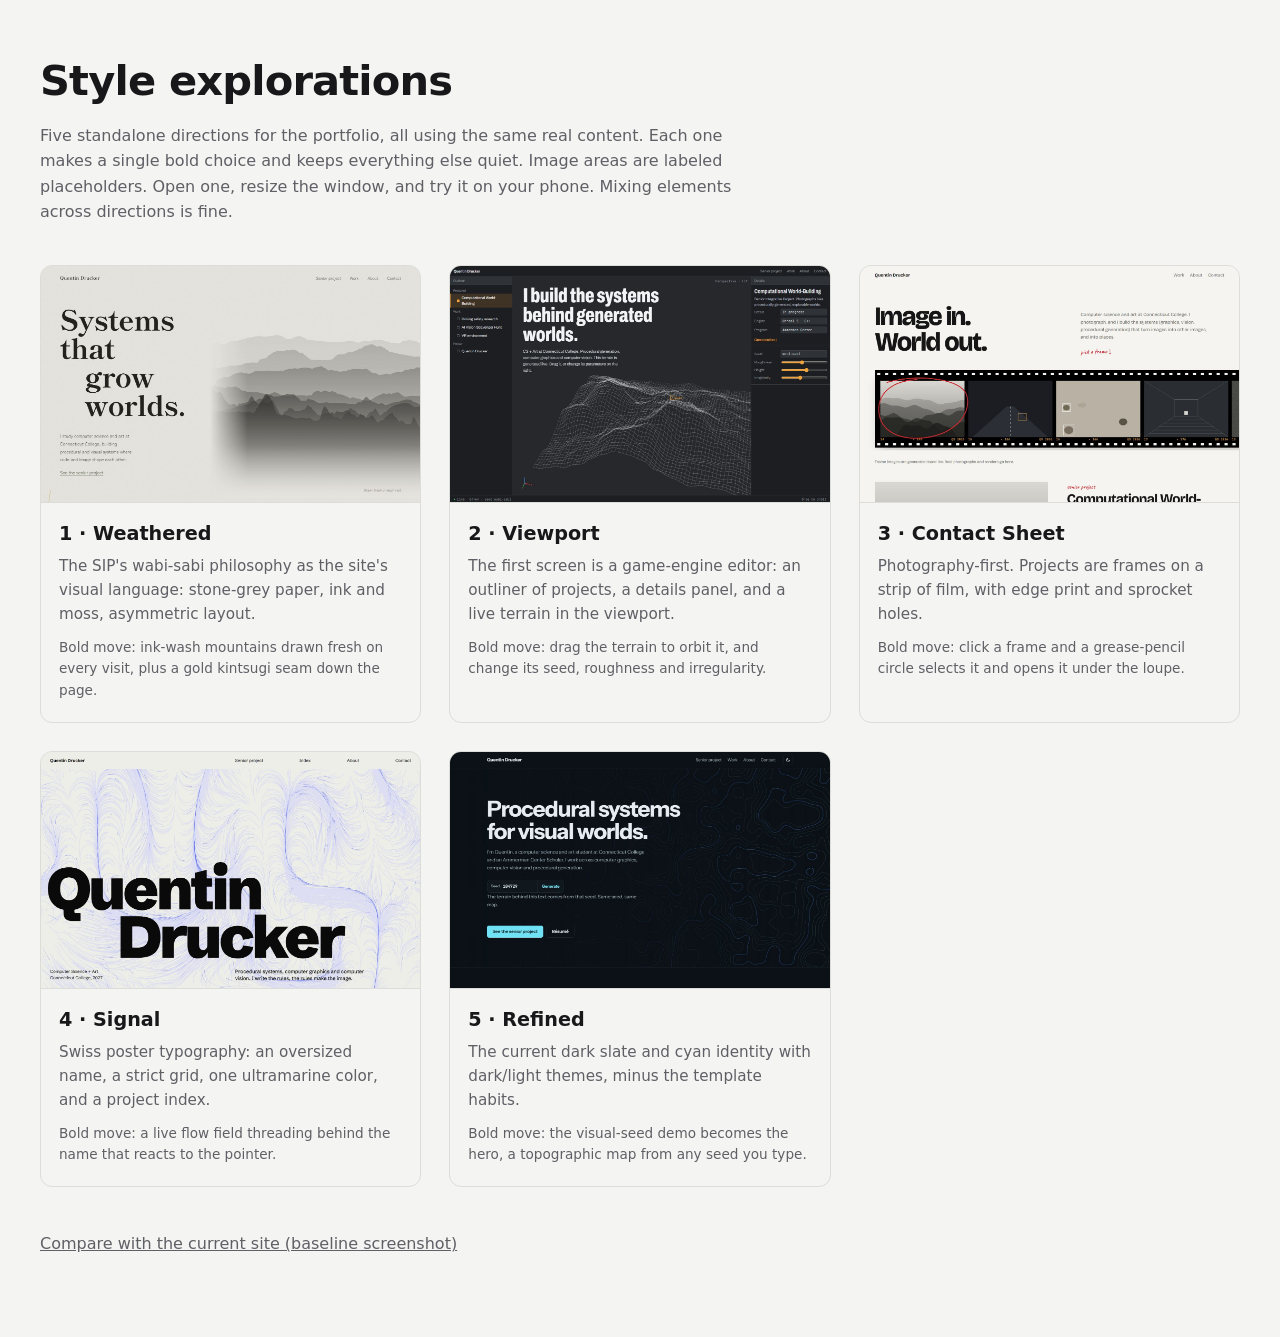
==== explorations/index.html @ 5211ef88 "Add five standalone style explorations with gallery Weathered, Viewport, Contact Sheet, Signal and R" ====
<!DOCTYPE html>
<!--
  Gallery of standalone style explorations. Each linked file is self-contained
  (inline CSS/JS) and shares no code with the live site.
  Preview images are regenerated with docs tooling; see README.md here.
-->
<html lang="en">
<head>
<meta charset="UTF-8" />
<meta name="viewport" content="width=device-width, initial-scale=1" />
<title>Style explorations — Quentin Drucker</title>
<style>
  :root { --bg: #f4f4f2; --text: #18181a; --soft: #5f5f66; --line: #dcdcd8; color-scheme: light; }
  @media (prefers-color-scheme: dark) { :root { --bg: #151517; --text: #ececee; --soft: #9a9aa2; --line: #2c2c30; color-scheme: dark; } }
  * { box-sizing: border-box; }
  body { margin: 0; background: var(--bg); color: var(--text); font: 16px/1.6 system-ui, -apple-system, "Segoe UI", sans-serif; }
  main { width: min(1200px, calc(100% - 32px)); margin: 0 auto; padding: 48px 0 80px; }
  h1 { font-size: clamp(1.8rem, 4vw, 2.6rem); letter-spacing: -.02em; margin: 0 0 8px; }
  .intro { color: var(--soft); max-width: 70ch; margin: 0 0 40px; }
  .grid { display: grid; grid-template-columns: repeat(auto-fill, minmax(340px, 1fr)); gap: 28px; }
  a.card { display: block; color: inherit; text-decoration: none; border: 1px solid var(--line); border-radius: 12px; overflow: hidden; }
  a.card:hover { border-color: var(--soft); }
  a.card:focus-visible { outline: 3px solid #2f62c9; outline-offset: 3px; }
  .card img { display: block; width: 100%; aspect-ratio: 16 / 10; object-fit: cover; object-position: top; border-bottom: 1px solid var(--line); background: var(--line); }
  .card div { padding: 16px 18px 20px; }
  .card h2 { margin: 0 0 4px; font-size: 1.2rem; }
  .card p { margin: 0; color: var(--soft); font-size: .95rem; }
  .card .k { display: block; margin-top: 10px; font-size: .85rem; color: var(--soft); }
  .back { display: inline-block; margin-top: 44px; color: var(--soft); }
</style>
</head>
<body>
<main>
  <h1>Style explorations</h1>
  <p class="intro">Five standalone directions for the portfolio, all using the same real content. Each one makes a single bold choice and keeps everything else quiet. Image areas are labeled placeholders. Open one, resize the window, and try it on your phone. Mixing elements across directions is fine.</p>
  <div class="grid">
    <a class="card" href="01-weathered.html"><img src="previews/01-weathered.jpg" alt="Preview of Weathered" loading="lazy" /><div><h2>1 · Weathered</h2><p>The SIP's wabi-sabi philosophy as the site's visual language: stone-grey paper, ink and moss, asymmetric layout.</p><span class="k">Bold move: ink-wash mountains drawn fresh on every visit, plus a gold kintsugi seam down the page.</span></div></a>
    <a class="card" href="02-viewport.html"><img src="previews/02-viewport.jpg" alt="Preview of Viewport" loading="lazy" /><div><h2>2 · Viewport</h2><p>The first screen is a game-engine editor: an outliner of projects, a details panel, and a live terrain in the viewport.</p><span class="k">Bold move: drag the terrain to orbit it, and change its seed, roughness and irregularity.</span></div></a>
    <a class="card" href="03-contact-sheet.html"><img src="previews/03-contact-sheet.jpg" alt="Preview of Contact Sheet" loading="lazy" /><div><h2>3 · Contact Sheet</h2><p>Photography-first. Projects are frames on a strip of film, with edge print and sprocket holes.</p><span class="k">Bold move: click a frame and a grease-pencil circle selects it and opens it under the loupe.</span></div></a>
    <a class="card" href="04-signal.html"><img src="previews/04-signal.jpg" alt="Preview of Signal" loading="lazy" /><div><h2>4 · Signal</h2><p>Swiss poster typography: an oversized name, a strict grid, one ultramarine color, and a project index.</p><span class="k">Bold move: a live flow field threading behind the name that reacts to the pointer.</span></div></a>
    <a class="card" href="05-refined.html"><img src="previews/05-refined.jpg" alt="Preview of Refined" loading="lazy" /><div><h2>5 · Refined</h2><p>The current dark slate and cyan identity with dark/light themes, minus the template habits.</p><span class="k">Bold move: the visual-seed demo becomes the hero, a topographic map from any seed you type.</span></div></a>
  </div>
  <a class="back" href="../docs/baseline-2026-10-03/dark-laptop-fold.png">Compare with the current site (baseline screenshot)</a>
</main>
</body>
</html>
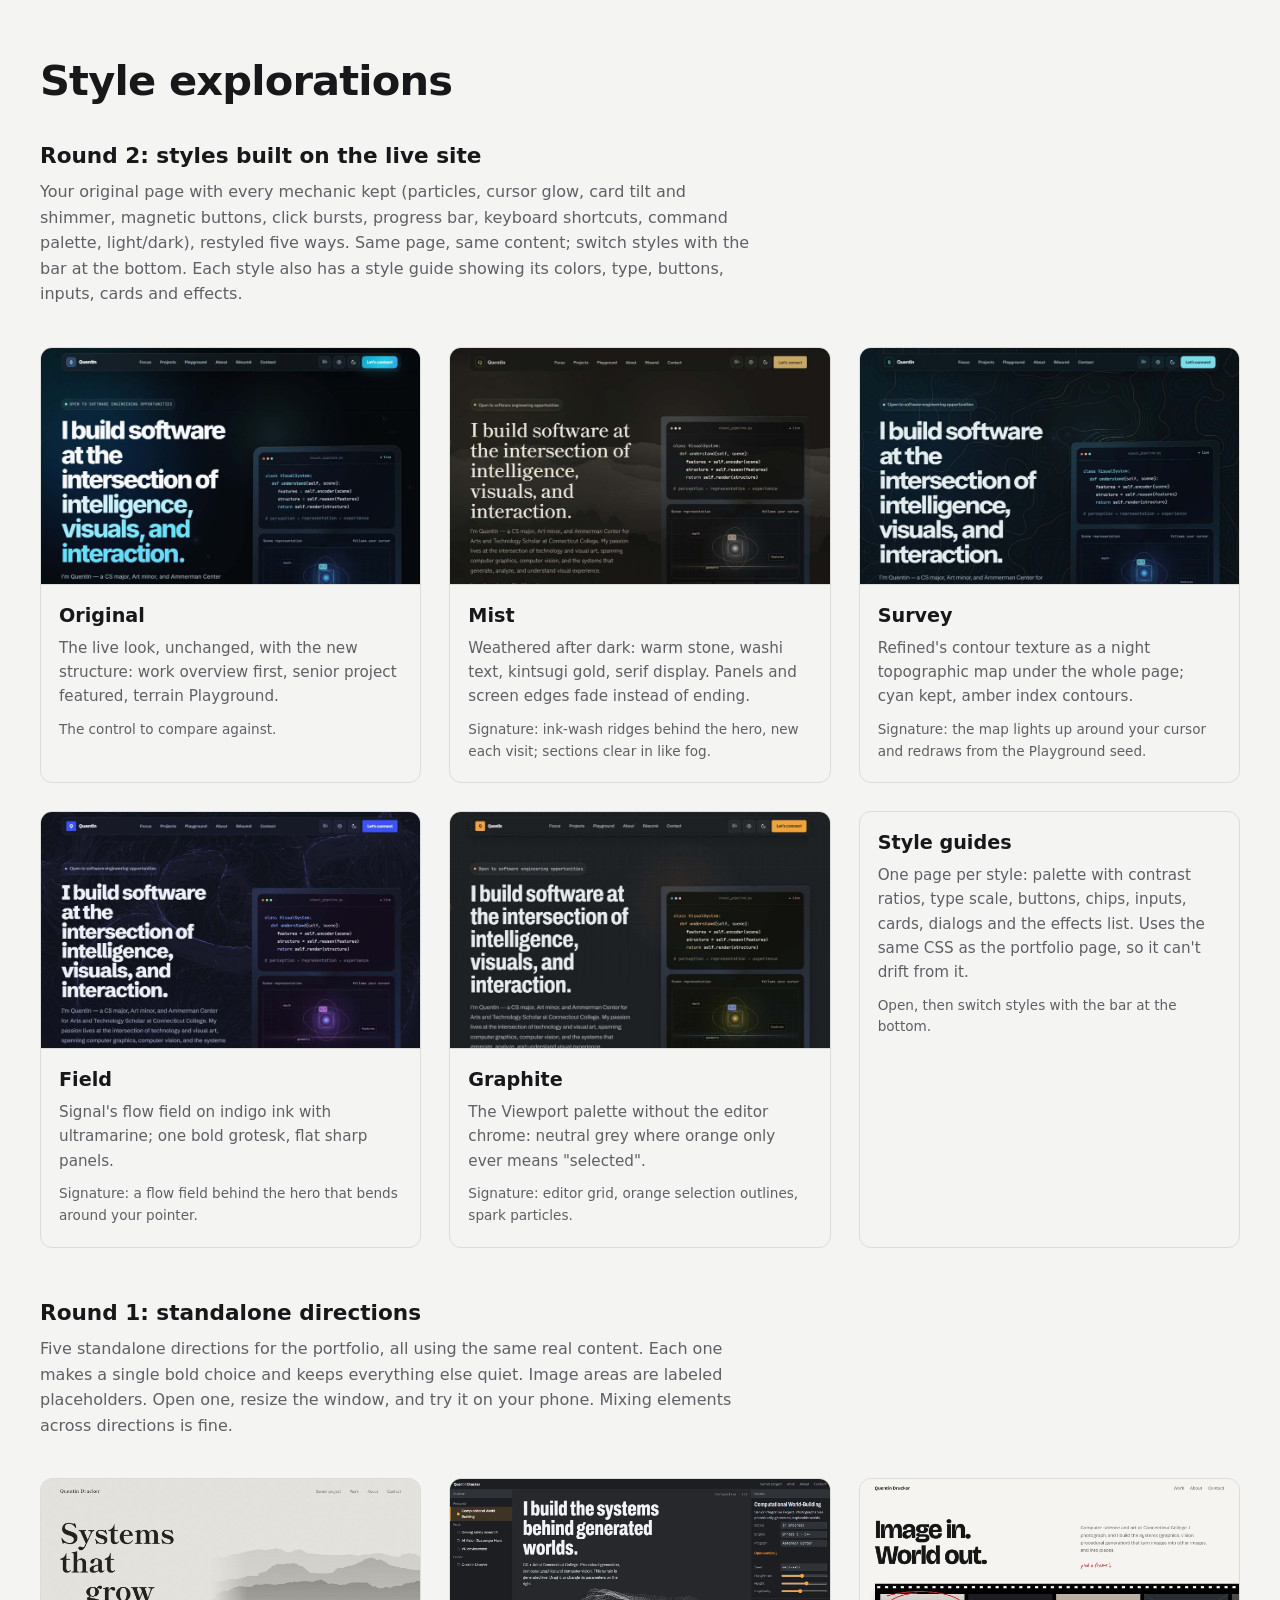
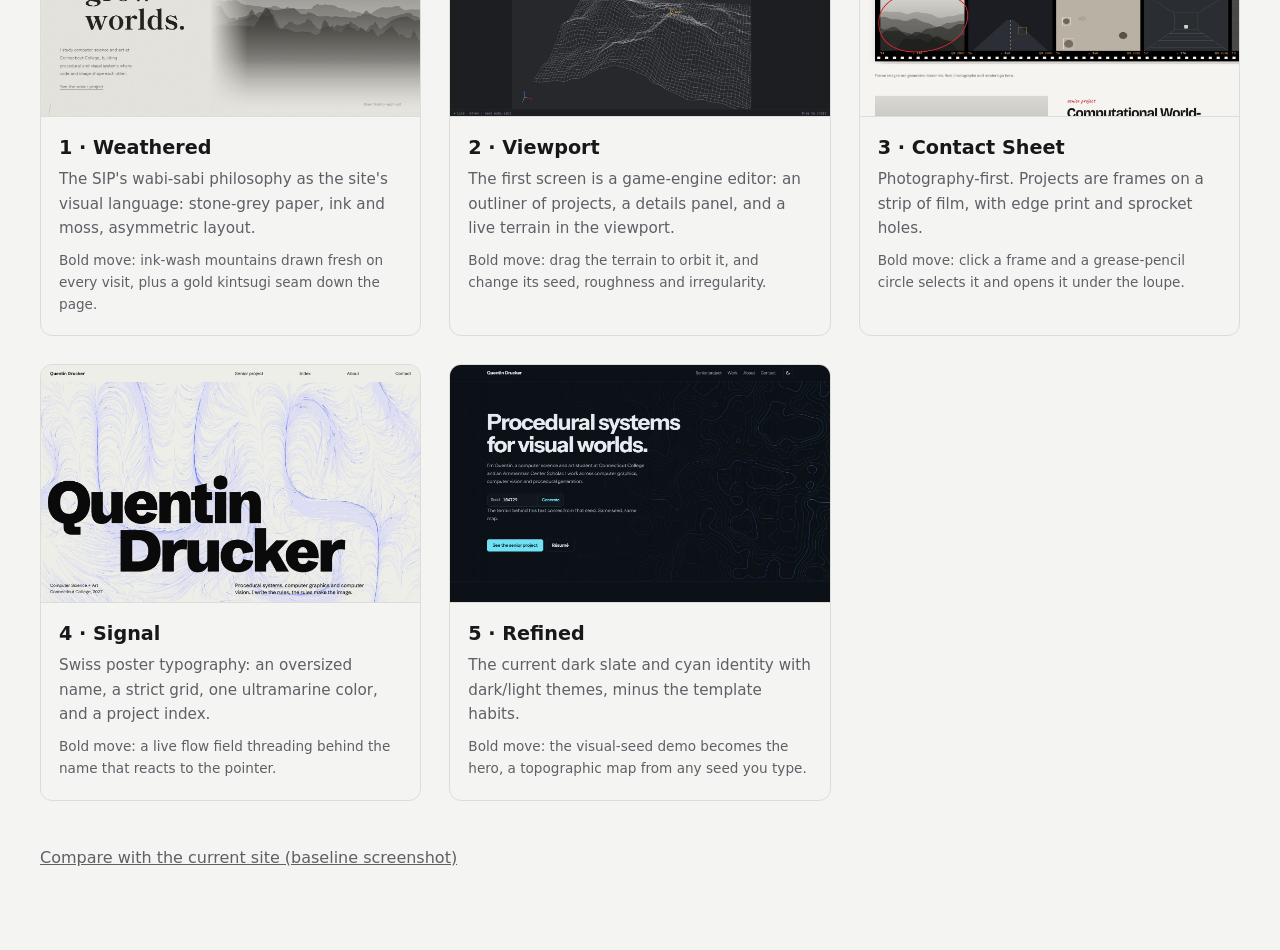
==== commit ce5d26b0: "Add round-2 style explorations built on the live page Five styles (Original, Mist, Survey, Field, Gr" ====
--- a/explorations/index.html
+++ b/explorations/index.html
@@ -27,11 +27,27 @@
   .card p { margin: 0; color: var(--soft); font-size: .95rem; }
   .card .k { display: block; margin-top: 10px; font-size: .85rem; color: var(--soft); }
   .back { display: inline-block; margin-top: 44px; color: var(--soft); }
+  h2.set { margin: 48px 0 6px; font-size: 1.35rem; }
+  h2.set:first-of-type { margin-top: 24px; }
+  .card-text { display: flex; align-items: flex-end; min-height: 220px; }
 </style>
 </head>
 <body>
 <main>
   <h1>Style explorations</h1>
+
+  <h2 class="set">Round 2: styles built on the live site</h2>
+  <p class="intro">Your original page with every mechanic kept (particles, cursor glow, card tilt and shimmer, magnetic buttons, click bursts, progress bar, keyboard shortcuts, command palette, light/dark), restyled five ways. Same page, same content; switch styles with the bar at the bottom. Each style also has a style guide showing its colors, type, buttons, inputs, cards and effects.</p>
+  <div class="grid">
+    <a class="card" href="v2/index.html?style=original"><img src="v2/previews/original.jpg" alt="Preview of Original" loading="lazy" /><div><h2>Original</h2><p>The live look, unchanged, with the new structure: work overview first, senior project featured, terrain Playground.</p><span class="k">The control to compare against.</span></div></a>
+    <a class="card" href="v2/index.html?style=mist"><img src="v2/previews/mist.jpg" alt="Preview of Mist" loading="lazy" /><div><h2>Mist</h2><p>Weathered after dark: warm stone, washi text, kintsugi gold, serif display. Panels and screen edges fade instead of ending.</p><span class="k">Signature: ink-wash ridges behind the hero, new each visit; sections clear in like fog.</span></div></a>
+    <a class="card" href="v2/index.html?style=survey"><img src="v2/previews/survey.jpg" alt="Preview of Survey" loading="lazy" /><div><h2>Survey</h2><p>Refined's contour texture as a night topographic map under the whole page; cyan kept, amber index contours.</p><span class="k">Signature: the map lights up around your cursor and redraws from the Playground seed.</span></div></a>
+    <a class="card" href="v2/index.html?style=field"><img src="v2/previews/field.jpg" alt="Preview of Field" loading="lazy" /><div><h2>Field</h2><p>Signal's flow field on indigo ink with ultramarine; one bold grotesk, flat sharp panels.</p><span class="k">Signature: a flow field behind the hero that bends around your pointer.</span></div></a>
+    <a class="card" href="v2/index.html?style=graphite"><img src="v2/previews/graphite.jpg" alt="Preview of Graphite" loading="lazy" /><div><h2>Graphite</h2><p>The Viewport palette without the editor chrome: neutral grey where orange only ever means "selected".</p><span class="k">Signature: editor grid, orange selection outlines, spark particles.</span></div></a>
+    <a class="card card-text" href="v2/styleguide.html"><div><h2>Style guides</h2><p>One page per style: palette with contrast ratios, type scale, buttons, chips, inputs, cards, dialogs and the effects list. Uses the same CSS as the portfolio page, so it can't drift from it.</p><span class="k">Open, then switch styles with the bar at the bottom.</span></div></a>
+  </div>
+
+  <h2 class="set">Round 1: standalone directions</h2>
   <p class="intro">Five standalone directions for the portfolio, all using the same real content. Each one makes a single bold choice and keeps everything else quiet. Image areas are labeled placeholders. Open one, resize the window, and try it on your phone. Mixing elements across directions is fine.</p>
   <div class="grid">
     <a class="card" href="01-weathered.html"><img src="previews/01-weathered.jpg" alt="Preview of Weathered" loading="lazy" /><div><h2>1 · Weathered</h2><p>The SIP's wabi-sabi philosophy as the site's visual language: stone-grey paper, ink and moss, asymmetric layout.</p><span class="k">Bold move: ink-wash mountains drawn fresh on every visit, plus a gold kintsugi seam down the page.</span></div></a>
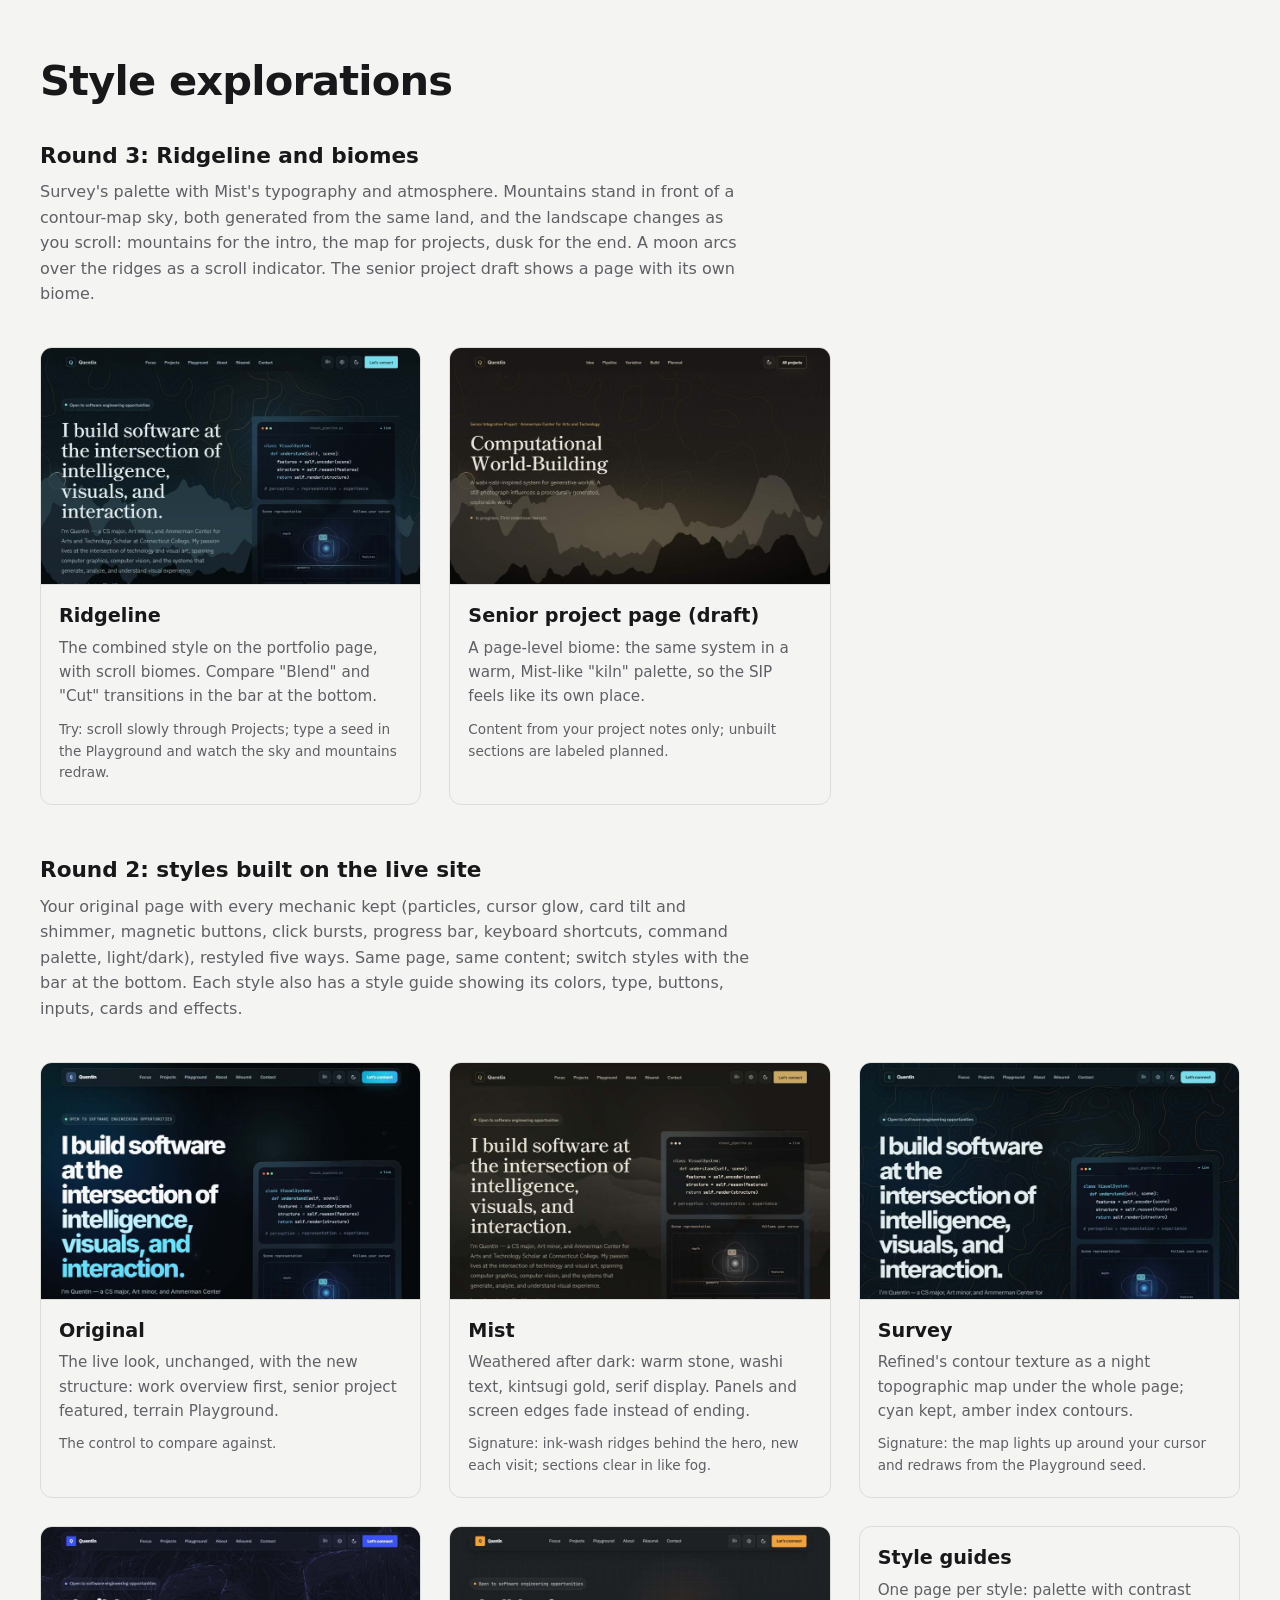
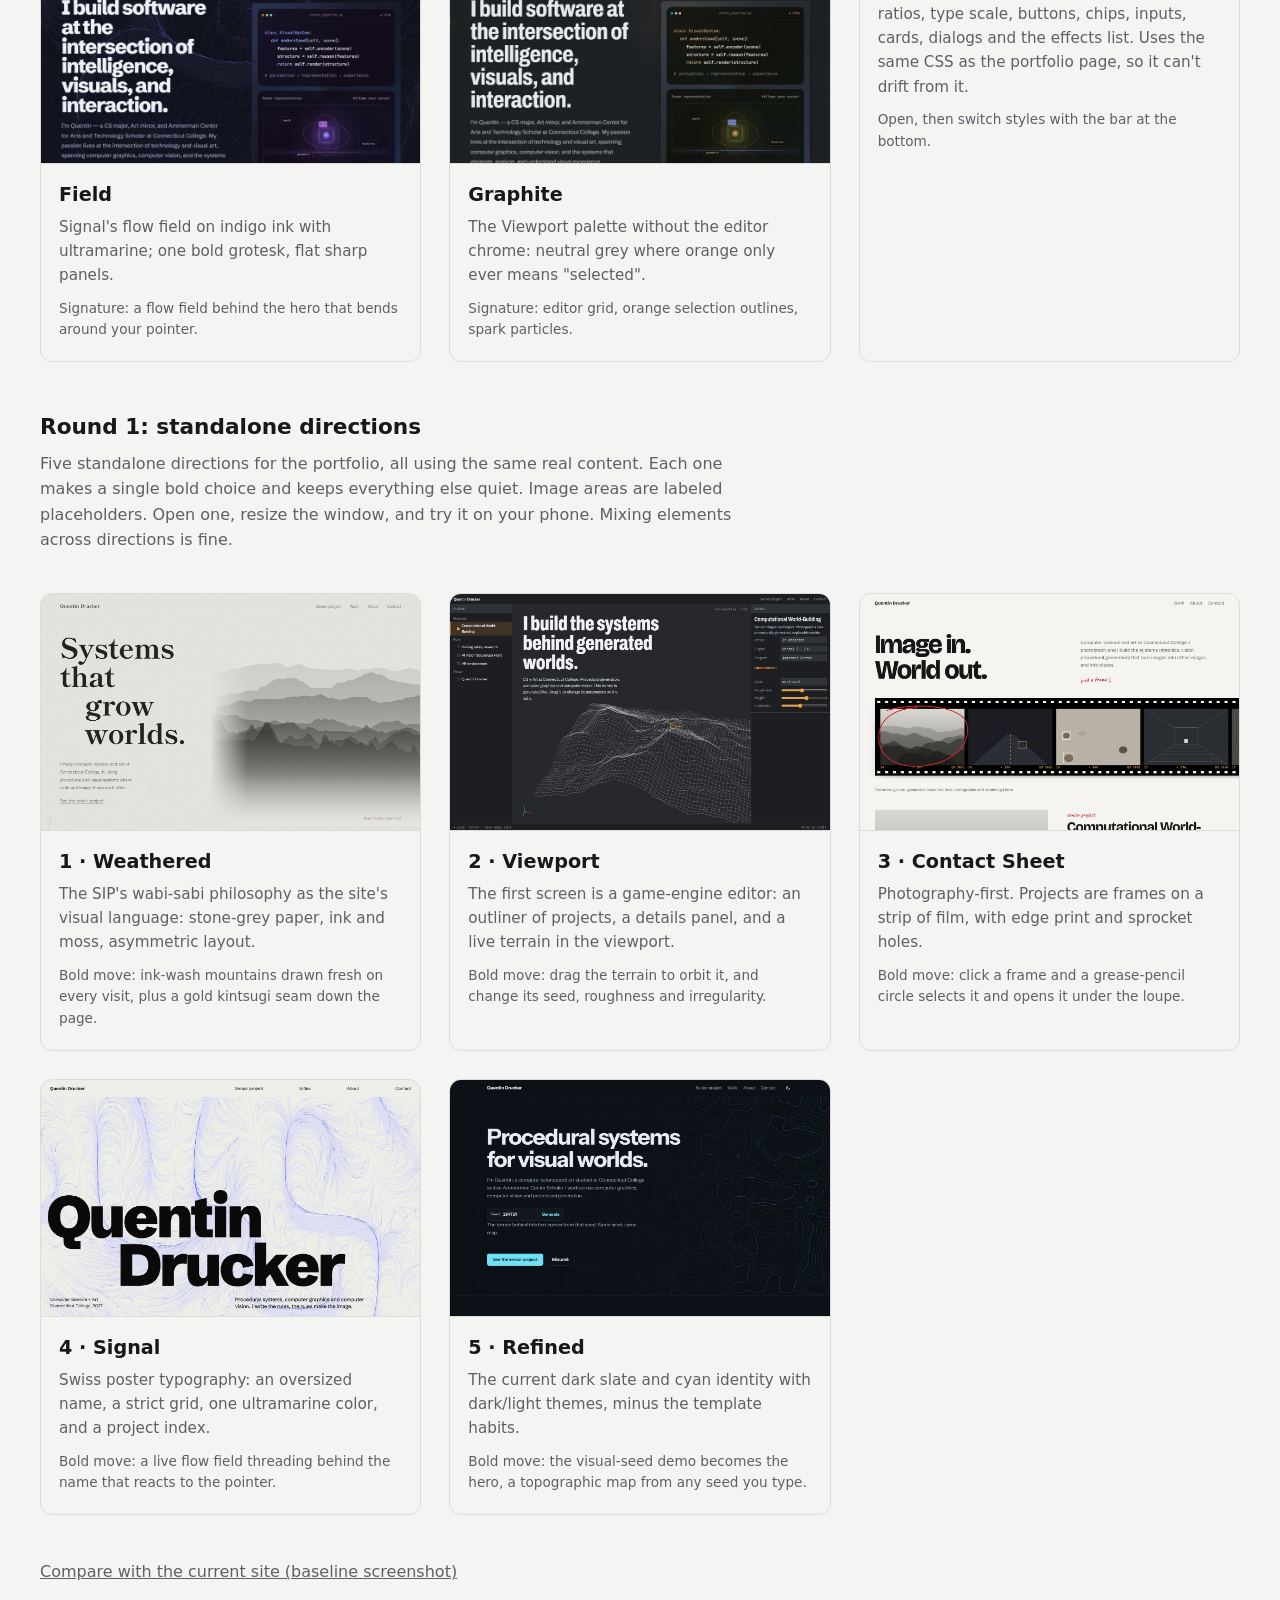
==== commit 5016c630: "Add Ridgeline style with scroll biomes and a page-biome SIP draft Ridgeline combines Survey's palett" ====
--- a/explorations/index.html
+++ b/explorations/index.html
@@ -36,6 +36,13 @@
 <main>
   <h1>Style explorations</h1>
 
+  <h2 class="set">Round 3: Ridgeline and biomes</h2>
+  <p class="intro">Survey's palette with Mist's typography and atmosphere. Mountains stand in front of a contour-map sky, both generated from the same land, and the landscape changes as you scroll: mountains for the intro, the map for projects, dusk for the end. A moon arcs over the ridges as a scroll indicator. The senior project draft shows a page with its own biome.</p>
+  <div class="grid">
+    <a class="card" href="v2/index.html?style=ridgeline"><img src="v2/previews/ridgeline.jpg" alt="Preview of Ridgeline" loading="lazy" /><div><h2>Ridgeline</h2><p>The combined style on the portfolio page, with scroll biomes. Compare "Blend" and "Cut" transitions in the bar at the bottom.</p><span class="k">Try: scroll slowly through Projects; type a seed in the Playground and watch the sky and mountains redraw.</span></div></a>
+    <a class="card" href="v2/sip.html"><img src="v2/previews/sip.jpg" alt="Preview of the senior project draft page" loading="lazy" /><div><h2>Senior project page (draft)</h2><p>A page-level biome: the same system in a warm, Mist-like "kiln" palette, so the SIP feels like its own place.</p><span class="k">Content from your project notes only; unbuilt sections are labeled planned.</span></div></a>
+  </div>
+
   <h2 class="set">Round 2: styles built on the live site</h2>
   <p class="intro">Your original page with every mechanic kept (particles, cursor glow, card tilt and shimmer, magnetic buttons, click bursts, progress bar, keyboard shortcuts, command palette, light/dark), restyled five ways. Same page, same content; switch styles with the bar at the bottom. Each style also has a style guide showing its colors, type, buttons, inputs, cards and effects.</p>
   <div class="grid">
